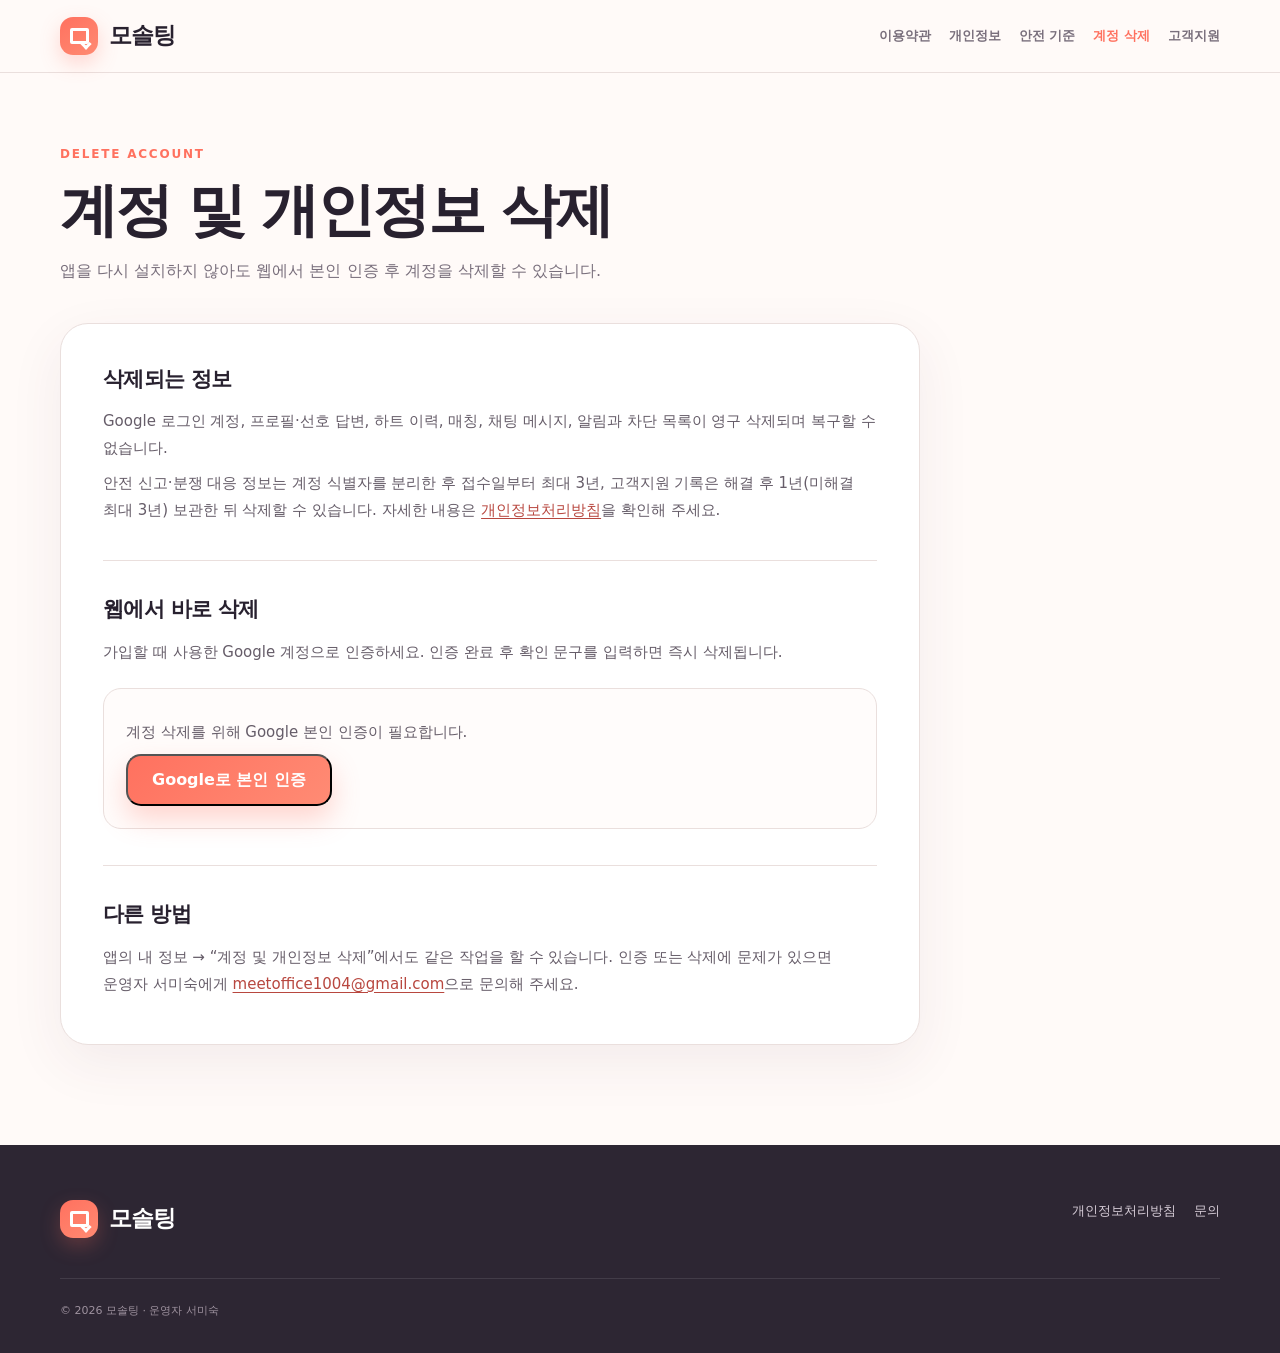
==== delete-account.html @ 408a9dd0 "Publish Mosolting policy and support site" ====
<!DOCTYPE html><html lang="ko"><head><meta charset="utf-8"><meta name="viewport" content="width=device-width,initial-scale=1"><meta name="description" content="모솔팅 계정 및 개인정보 삭제"><meta name="robots" content="index,follow"><meta http-equiv="Content-Security-Policy" content="default-src 'self'; script-src 'self'; connect-src 'self' https://qcirwbvahjtqiputqaco.supabase.co; img-src 'self' data:; style-src 'self'; base-uri 'self'"><link rel="canonical" href="https://ilhoonseo.github.io/mosolting-web/delete-account.html"><link rel="icon" href="./images/favicon.svg" type="image/svg+xml"><title>계정 삭제 | 모솔팅</title><link rel="stylesheet" href="./css/style.css"><link rel="stylesheet" href="./css/policy.css"></head>
<body class="policy-body"><a class="skip-link" href="#main">본문 바로가기</a><header class="policy-header"><div class="container header-inner"><a class="brand" href="./"><span class="brand-mark" aria-hidden="true"><i></i></span><span>모솔팅</span></a><nav class="policy-nav" aria-label="정책 메뉴"><a href="./terms.html">이용약관</a><a href="./privacy.html">개인정보</a><a href="./safety.html">안전 기준</a><a aria-current="page" href="./delete-account.html">계정 삭제</a><a href="./support.html">고객지원</a></nav></div></header>
<main id="main" class="policy-main"><div class="container"><div class="policy-hero"><span class="section-kicker">DELETE ACCOUNT</span><h1>계정 및 개인정보 삭제</h1><p>앱을 다시 설치하지 않아도 웹에서 본인 인증 후 계정을 삭제할 수 있습니다.</p></div><article class="policy-card">
<section><h2>삭제되는 정보</h2><p>Google 로그인 계정, 프로필·선호 답변, 하트 이력, 매칭, 채팅 메시지, 알림과 차단 목록이 영구 삭제되며 복구할 수 없습니다.</p><p>안전 신고·분쟁 대응 정보는 계정 식별자를 분리한 후 접수일부터 최대 3년, 고객지원 기록은 해결 후 1년(미해결 최대 3년) 보관한 뒤 삭제할 수 있습니다. 자세한 내용은 <a href="./privacy.html">개인정보처리방침</a>을 확인해 주세요.</p></section>
<section><h2>웹에서 바로 삭제</h2><p>가입할 때 사용한 Google 계정으로 인증하세요. 인증 완료 후 확인 문구를 입력하면 즉시 삭제됩니다.</p><div class="account-box"><p id="account-status" class="account-status" role="status">로그인 상태를 확인하고 있습니다.</p><button id="account-login" class="button button-primary hidden" type="button">Google로 본인 인증</button><div id="delete-controls" class="hidden"><p><strong id="account-email"></strong> 계정을 삭제하려고 합니다.</p><label for="delete-confirmation">확인을 위해 ‘삭제합니다’ 입력</label><input id="delete-confirmation" type="text" autocomplete="off"><div class="support-actions"><button id="delete-account" class="button danger-button" type="button" disabled>계정 영구 삭제</button><button id="account-logout" class="button button-ghost" type="button">다른 계정 사용</button></div></div></div></section>
<section><h2>다른 방법</h2><p>앱의 내 정보 → “계정 및 개인정보 삭제”에서도 같은 작업을 할 수 있습니다. 인증 또는 삭제에 문제가 있으면 운영자 서미숙에게 <a href="mailto:meetoffice1004@gmail.com?subject=%5B모솔팅%20계정삭제%20문의%5D">meetoffice1004@gmail.com</a>으로 문의해 주세요.</p></section>
</article></div></main><footer class="site-footer"><div class="container footer-inner"><div><a class="brand" href="./"><span class="brand-mark" aria-hidden="true"><i></i></span><span>모솔팅</span></a></div><div class="footer-links"><a href="./privacy.html">개인정보처리방침</a><a href="./support.html">문의</a></div><small>© 2026 모솔팅 · 운영자 서미숙</small></div></footer><script src="./js/vendor/supabase.js"></script><script type="module" src="./js/account.js"></script></body></html>
---- css/style.css ----
:root {
  --paper: #fffaf8;
  --paper-deep: #f8efed;
  --white: #ffffff;
  --ink: #28212f;
  --muted: #796f7c;
  --coral: #ff715f;
  --coral-soft: #ffe4de;
  --plum: #7a5b7f;
  --plum-soft: #eee6f1;
  --cream: #fff3da;
  --line: #eadfdd;
  --shadow: 0 24px 70px rgba(80, 48, 65, .12);
  --radius: 28px;
  --font-body: Pretendard, "Apple SD Gothic Neo", "Noto Sans KR", system-ui, sans-serif;
  --font-ui: Inter, Pretendard, system-ui, sans-serif;
}

* { box-sizing: border-box; }
html { scroll-behavior: smooth; }
body { margin: 0; color: var(--ink); background: var(--paper); font-family: var(--font-body); line-height: 1.65; word-break: keep-all; overflow-x: hidden; }
a { color: inherit; text-decoration: none; }
button { font: inherit; }
.container { width: min(1160px, calc(100% - 40px)); margin: 0 auto; }
.skip-link { position: fixed; left: 16px; top: -80px; z-index: 999; padding: 10px 16px; color: white; background: var(--ink); border-radius: 10px; }
.skip-link:focus { top: 16px; }

.site-header { position: fixed; inset: 0 0 auto; z-index: 50; padding: 20px 0; transition: .25s ease; }
.site-header.scrolled { padding: 12px 0; background: rgba(255,250,248,.88); border-bottom: 1px solid rgba(234,223,221,.8); backdrop-filter: blur(18px); }
.header-inner { display: flex; align-items: center; justify-content: space-between; }
.brand { display: inline-flex; align-items: center; gap: 11px; font-family: var(--font-ui); font-size: 23px; font-weight: 800; letter-spacing: -1.2px; }
.brand-mark { position: relative; display: grid; place-items: center; width: 38px; height: 38px; border-radius: 13px; background: linear-gradient(145deg, var(--coral), #ff8a72); box-shadow: 0 8px 20px rgba(255,113,95,.25); }
.brand-mark::before { content: ""; width: 13px; height: 10px; border: 3px solid white; border-radius: 2px; }
.brand-mark i { position: absolute; width: 8px; height: 8px; right: 8px; bottom: 7px; border: 3px solid white; border-left: 0; border-top: 0; transform: rotate(45deg); }
.site-nav { display: flex; align-items: center; gap: 32px; font-family: var(--font-ui); font-size: 14px; font-weight: 700; }
.site-nav a { color: #665d69; }
.site-nav a:hover { color: var(--coral); }
.site-nav .nav-cta { padding: 11px 18px; color: white; background: var(--ink); border-radius: 999px; }
.menu-toggle { display: none; width: 42px; height: 42px; border: 0; border-radius: 13px; background: white; box-shadow: 0 8px 25px rgba(79,52,68,.1); }
.menu-toggle span { display: block; width: 18px; height: 2px; margin: 5px auto; background: var(--ink); transition: .2s; }

.hero { position: relative; min-height: 820px; padding: 150px 0 90px; overflow: hidden; }
.hero::before { content: ""; position: absolute; inset: 0; z-index: -3; opacity: .5; background-image: radial-gradient(#d9c8cb 1px, transparent 1px); background-size: 25px 25px; mask-image: linear-gradient(to bottom, black, transparent 75%); }
.hero-orb { position: absolute; z-index: -2; border-radius: 50%; filter: blur(8px); }
.hero-orb-one { width: 520px; height: 520px; left: -230px; top: -170px; background: radial-gradient(circle, rgba(255,163,144,.35), transparent 68%); }
.hero-orb-two { width: 620px; height: 620px; right: -250px; bottom: -240px; background: radial-gradient(circle, rgba(159,119,164,.2), transparent 68%); }
.hero-grid { display: grid; grid-template-columns: 1.05fr .95fr; gap: 70px; align-items: center; }
.eyebrow, .section-kicker { font-family: var(--font-ui); font-size: 12px; font-weight: 800; letter-spacing: 1.8px; color: var(--coral); }
.eyebrow { display: inline-flex; align-items: center; gap: 8px; padding: 8px 13px; border: 1px solid #f0d7d1; border-radius: 999px; background: rgba(255,255,255,.65); }
.eyebrow i { width: 7px; height: 7px; border-radius: 50%; background: var(--coral); box-shadow: 0 0 0 5px rgba(255,113,95,.12); }
.hero h1 { margin: 25px 0 24px; font-size: clamp(45px, 5.3vw, 72px); line-height: 1.13; letter-spacing: -4px; }
.hero h1 em { color: var(--coral); font-style: normal; }
.hero-copy > p { max-width: 630px; margin: 0 0 34px; color: var(--muted); font-size: 19px; }
.hero-actions { display: flex; gap: 12px; }
.button { display: inline-flex; min-height: 52px; padding: 0 24px; align-items: center; justify-content: center; border-radius: 15px; font-family: var(--font-ui); font-weight: 800; transition: .2s; }
.button:hover { transform: translateY(-2px); }
.button-primary { color: white; background: linear-gradient(135deg, var(--coral), #ff8b74); box-shadow: 0 13px 28px rgba(255,113,95,.28); }
.button-ghost { border: 1px solid var(--line); background: rgba(255,255,255,.7); }
.hero-note { margin-top: 23px; color: #8c808c; font-size: 14px; }
.hero-note span { display: inline-grid; place-items: center; width: 21px; height: 21px; margin-right: 6px; color: white; background: var(--plum); border-radius: 50%; font: 700 11px var(--font-ui); }

.phone-stage { position: relative; display: grid; place-items: center; min-height: 610px; }
.phone { position: relative; width: 326px; padding: 12px; border: 2px solid #2d2633; border-radius: 47px; background: #342d3a; box-shadow: 0 38px 80px rgba(70,47,64,.25); transform: rotate(2.5deg); }
.phone-speaker { position: absolute; z-index: 3; top: 18px; left: 50%; width: 78px; height: 20px; border-radius: 20px; background: #342d3a; transform: translateX(-50%); }
.phone-screen { position: relative; min-height: 625px; padding: 27px 17px 15px; border-radius: 36px; background: #fffaf8; overflow: hidden; }
.mock-header { display: flex; align-items: center; justify-content: space-between; font: 800 13px var(--font-ui); }
.mini-brand { display: flex; align-items: center; gap: 7px; }
.mini-mark { width: 24px; height: 24px; border-radius: 8px; background: var(--coral); }
.heart-pill { color: var(--coral); padding: 5px 9px; background: var(--coral-soft); border-radius: 999px; }
.mock-greeting { margin: 29px 2px 17px; }
.mock-greeting small { display: block; margin-bottom: 7px; color: var(--coral); font: 800 7px var(--font-ui); letter-spacing: 1px; }
.mock-greeting strong { font-size: 24px; line-height: 1.25; }
.mock-match { padding: 19px; color: white; border-radius: 21px; background: linear-gradient(145deg, #816286, #674c6c); box-shadow: 0 15px 30px rgba(92,68,99,.22); }
.mock-match small { font-size: 8px; opacity: .72; }
.mock-match strong { display: block; margin: 9px 0 7px; font-size: 16px; line-height: 1.35; }
.mock-match p { margin: 0 0 12px; font-size: 8px; opacity: .75; }
.mock-progress { height: 6px; background: rgba(255,255,255,.18); border-radius: 9px; overflow: hidden; }
.mock-progress i { display: block; width: 18%; height: 100%; background: #ffd8cf; border-radius: inherit; }
.mock-match b { display: block; margin-top: 6px; text-align: right; font: 700 8px var(--font-ui); }
.mock-tags { display: flex; gap: 6px; margin: 15px 0; }
.mock-tags span { padding: 5px 8px; color: #6c5771; background: var(--plum-soft); border-radius: 999px; font-size: 8px; }
.mock-instant { display: flex; align-items: center; gap: 11px; padding: 13px; border: 1px solid var(--line); border-radius: 16px; background: white; }
.mock-instant > span { display: grid; place-items: center; width: 35px; height: 35px; color: white; background: var(--coral); border-radius: 12px; }
.mock-instant b, .mock-instant small { display: block; }
.mock-instant b { font-size: 10px; }
.mock-instant small { color: var(--muted); font-size: 8px; }
.mock-nav { position: absolute; inset: auto 0 0; display: flex; justify-content: space-around; padding: 13px 10px 12px; color: #b2a8b3; background: white; border-top: 1px solid var(--line); }
.mock-nav span { text-align: center; font: 18px var(--font-ui); }
.mock-nav small { display: block; margin-top: 2px; font-size: 7px; }
.mock-nav .active { color: var(--coral); }
.float-chip { position: absolute; z-index: 4; padding: 11px 15px; border: 1px solid rgba(255,255,255,.85); border-radius: 14px; background: rgba(255,255,255,.8); box-shadow: 0 15px 35px rgba(74,52,67,.13); backdrop-filter: blur(12px); font-weight: 700; }
.float-chip-one { top: 110px; left: 0; color: var(--plum); transform: rotate(-6deg); }
.float-chip-two { right: -5px; bottom: 125px; color: var(--coral); transform: rotate(5deg); }

.facts { border-block: 1px solid var(--line); background: rgba(255,255,255,.62); }
.facts-grid { display: grid; grid-template-columns: repeat(4, 1fr); padding-block: 30px; }
.facts-grid > div { padding: 0 28px; border-right: 1px solid var(--line); text-align: center; }
.facts-grid > div:last-child { border: 0; }
.facts strong { display: block; font: 800 20px var(--font-ui); }
.facts span { color: var(--muted); font-size: 13px; }

.section { padding: 120px 0; }
.section-heading { max-width: 720px; margin-bottom: 52px; }
.section-heading h2, .matching-copy h2, .heart-panel h2, .promise-card h2 { margin: 12px 0 14px; font-size: clamp(34px, 4vw, 52px); line-height: 1.23; letter-spacing: -2.5px; }
.section-heading p, .matching-copy > p { margin: 0; color: var(--muted); font-size: 17px; }
.feature-grid { display: grid; grid-template-columns: repeat(3, 1fr); gap: 22px; }
.feature-card { position: relative; min-height: 330px; padding: 34px; border: 1px solid rgba(255,255,255,.9); border-radius: var(--radius); overflow: hidden; transition: transform .25s, box-shadow .25s; }
.feature-card:hover { transform: translateY(-7px); box-shadow: var(--shadow); }
.feature-card.coral { background: var(--coral-soft); }
.feature-card.plum { background: var(--plum-soft); }
.feature-card.cream { background: var(--cream); }
.feature-number { position: absolute; top: 24px; right: 26px; color: rgba(55,40,57,.35); font: 800 12px var(--font-ui); }
.feature-icon { display: grid; place-items: center; width: 63px; height: 63px; margin-bottom: 63px; color: white; background: var(--ink); border-radius: 20px; font: 25px var(--font-ui); }
.feature-card h3 { margin: 0 0 10px; font-size: 23px; }
.feature-card p { margin: 0; color: #6e6370; }

.matching-section { background: #2d2633; color: white; }
.matching-grid { display: grid; grid-template-columns: 1fr .9fr; gap: 90px; align-items: center; }
.matching-copy > p { color: #bfb5c0; }
.signal-list { display: flex; flex-wrap: wrap; gap: 9px; margin-top: 31px; }
.signal-list span { padding: 8px 12px; border: 1px solid rgba(255,255,255,.12); border-radius: 999px; color: #ddd4de; background: rgba(255,255,255,.05); font-size: 13px; }
.score-card { padding: 32px; color: var(--ink); background: #fffaf8; border-radius: 30px; box-shadow: 0 30px 70px rgba(0,0,0,.25); }
.score-top { display: flex; justify-content: space-between; align-items: center; color: var(--muted); font-size: 13px; }
.score-top b { padding: 5px 9px; color: var(--coral); background: var(--coral-soft); border-radius: 999px; font: 800 9px var(--font-ui); }
.avatar-pair { display: flex; align-items: center; justify-content: center; gap: 17px; margin: 28px 0; }
.avatar-pair span { display: grid; place-items: center; width: 66px; height: 66px; color: white; background: var(--plum); border-radius: 22px; font-weight: 800; }
.avatar-pair span:last-child { background: var(--coral); }
.avatar-pair i { color: var(--coral); font-style: normal; }
.score-row { display: grid; grid-template-columns: 100px 1fr 28px; gap: 12px; align-items: center; margin: 17px 0; font-size: 12px; }
.score-row > div { height: 7px; background: #ece4e5; border-radius: 10px; overflow: hidden; }
.score-row > div i { display: block; width: var(--value); height: 100%; background: linear-gradient(90deg, var(--coral), #ffa07d); border-radius: inherit; }
.score-row b { color: var(--coral); font: 800 12px var(--font-ui); text-align: right; }
.score-card > p { margin: 25px 0 0; padding-top: 17px; border-top: 1px solid var(--line); color: var(--muted); font-size: 11px; text-align: center; }

.journey-section { background: var(--white); }
.journey { display: grid; grid-template-columns: repeat(3, 1fr); gap: 28px; margin: 0; padding: 0; list-style: none; counter-reset: step; }
.journey li { position: relative; padding: 30px 28px; border: 1px solid var(--line); border-radius: 24px; }
.journey li::after { content: ""; position: absolute; top: 52px; left: calc(100% + 8px); width: 12px; border-top: 2px dotted #d5c8cb; }
.journey li:last-child::after { display: none; }
.journey li > span { display: grid; place-items: center; width: 36px; height: 36px; margin-bottom: 35px; color: white; background: var(--coral); border-radius: 50%; font: 800 13px var(--font-ui); }
.journey h3 { margin: 0 0 9px; font-size: 20px; }
.journey p { margin: 0; color: var(--muted); font-size: 14px; }

.heart-section { padding-block: 90px; }
.heart-panel { display: grid; grid-template-columns: .8fr 1.2fr; gap: 70px; align-items: center; padding: 58px; color: white; background: linear-gradient(135deg, #75567b, #4e3c55); border-radius: 34px; box-shadow: 0 30px 70px rgba(79,57,86,.22); }
.heart-panel .section-kicker { color: #ffc5b8; }
.heart-panel p { margin: 0; color: #d9ccd9; }
.heart-cards { display: grid; grid-template-columns: repeat(3, 1fr); gap: 13px; }
.heart-cards article { padding: 24px 18px; border: 1px solid rgba(255,255,255,.13); border-radius: 22px; text-align: center; background: rgba(255,255,255,.08); }
.heart-cards span { display: block; color: #d8cbd9; font-size: 11px; }
.heart-cards strong { display: block; margin: 5px 0; color: #ffac9a; font: 800 23px var(--font-ui); }
.heart-cards p { font-size: 13px; }

.promise-section { background: var(--paper-deep); }
.promise-grid { display: grid; grid-template-columns: .8fr 1.2fr; gap: 80px; align-items: center; }
.promise-card { padding: 45px; border: 1px solid white; border-radius: 30px; background: rgba(255,255,255,.58); }
.promise-symbol { display: grid; place-items: center; width: 65px; height: 65px; color: white; background: var(--coral); border-radius: 22px; font: 800 24px var(--font-ui); }
.promise-card p { margin: 0; color: var(--muted); }
.promise-list { margin: 0; padding: 0; list-style: none; }
.promise-list li { display: grid; grid-template-columns: 48px 1fr; gap: 18px; padding: 24px 0; border-bottom: 1px solid #dfd2d2; }
.promise-list li:last-child { border: 0; }
.promise-list > li > span { color: var(--coral); font: 800 12px var(--font-ui); }
.promise-list b { font-size: 18px; }
.promise-list p { margin: 4px 0 0; color: var(--muted); font-size: 14px; }

.launch { padding: 110px 0; background: var(--white); }
.launch-card { position: relative; padding: 75px 40px; color: white; background: var(--coral); border-radius: 36px; text-align: center; overflow: hidden; }
.launch-card::before, .launch-card::after { content: ""; position: absolute; width: 300px; height: 300px; border: 70px solid rgba(255,255,255,.09); border-radius: 50%; }
.launch-card::before { left: -160px; top: -180px; }
.launch-card::after { right: -160px; bottom: -200px; }
.eyebrow.light { position: relative; color: white; border-color: rgba(255,255,255,.25); background: rgba(255,255,255,.12); }
.eyebrow.light i { background: white; box-shadow: 0 0 0 5px rgba(255,255,255,.15); }
.launch h2 { position: relative; margin: 22px 0 13px; font-size: clamp(36px, 5vw, 58px); line-height: 1.2; letter-spacing: -3px; }
.launch p { position: relative; margin: 0 0 30px; color: #fff0ec; }
.button-light { position: relative; color: var(--coral); background: white; cursor: default; }
.button-light:hover { transform: none; }

.site-footer { padding: 55px 0 35px; background: #2d2633; color: white; }
.footer-inner { display: grid; grid-template-columns: 1fr 1fr; gap: 40px; align-items: start; }
.footer-inner .brand { color: white; }
.footer-inner p { margin: 8px 0 0; color: #bdb1be; font-size: 13px; }
.footer-links { display: flex; flex-wrap: wrap; justify-content: flex-end; gap: 8px 18px; color: #d7cdd8; font-size: 13px; }
.footer-links a:hover { color: white; text-decoration: underline; }
.footer-inner small { grid-column: 1 / -1; padding-top: 24px; border-top: 1px solid rgba(255,255,255,.1); color: #9e929f; font: 500 11px var(--font-ui); }
.footer-inner small a { color: #cfc3d0; text-decoration: underline; }

.reveal { opacity: 0; transform: translateY(20px); transition: opacity .7s ease, transform .7s ease; }
.reveal.visible { opacity: 1; transform: none; }

@media (max-width: 900px) {
  .hero-grid, .matching-grid, .heart-panel, .promise-grid { grid-template-columns: 1fr; }
  .hero-copy { text-align: center; }
  .hero-copy > p { margin-inline: auto; }
  .hero-actions { justify-content: center; }
  .phone-stage { margin-top: 10px; }
  .facts-grid { grid-template-columns: repeat(2, 1fr); }
  .facts-grid > div:nth-child(2) { border-right: 0; }
  .facts-grid > div:nth-child(-n+2) { padding-bottom: 22px; margin-bottom: 22px; border-bottom: 1px solid var(--line); }
  .feature-grid { grid-template-columns: 1fr; }
  .feature-card { min-height: 270px; }
  .feature-icon { margin-bottom: 35px; }
  .journey { grid-template-columns: 1fr; }
  .journey li::after { display: none; }
  .heart-panel { gap: 35px; }
}

@media (max-width: 700px) {
  .container { width: min(100% - 28px, 1160px); }
  .site-header { padding: 13px 0; }
  .brand { font-size: 20px; }
  .brand-mark { width: 35px; height: 35px; }
  .menu-toggle { display: block; }
  .site-nav { position: absolute; top: 67px; left: 14px; right: 14px; display: none; padding: 18px; flex-direction: column; align-items: stretch; gap: 4px; border: 1px solid var(--line); border-radius: 20px; background: rgba(255,250,248,.97); box-shadow: var(--shadow); }
  .site-nav.open { display: flex; }
  .site-nav a { padding: 11px 12px; }
  .site-nav .nav-cta { text-align: center; }
  .menu-toggle[aria-expanded="true"] span:first-child { transform: translateY(3.5px) rotate(45deg); }
  .menu-toggle[aria-expanded="true"] span:last-child { transform: translateY(-3.5px) rotate(-45deg); }
  .hero { min-height: 0; padding: 120px 0 65px; }
  .hero-grid { gap: 35px; }
  .hero h1 { margin-top: 21px; font-size: clamp(39px, 12vw, 56px); letter-spacing: -3px; }
  .hero-copy > p { font-size: 16px; }
  .hero-actions { flex-direction: column; }
  .button { width: 100%; }
  .phone-stage { min-height: 550px; transform: scale(.88); margin: -28px 0 -35px; }
  .phone { width: 310px; }
  .phone-screen { min-height: 610px; }
  .float-chip-one { left: -20px; }
  .float-chip-two { right: -20px; }
  .facts-grid { padding-block: 23px; }
  .facts-grid > div { padding-inline: 10px; }
  .facts strong { font-size: 17px; }
  .facts span { font-size: 11px; }
  .section { padding: 78px 0; }
  .section-heading { margin-bottom: 34px; }
  .section-heading h2, .matching-copy h2, .heart-panel h2, .promise-card h2 { font-size: 34px; letter-spacing: -2px; }
  .feature-card { padding: 27px; }
  .matching-grid { gap: 48px; }
  .score-card { padding: 24px 20px; }
  .score-row { grid-template-columns: 83px 1fr 25px; gap: 8px; }
  .heart-panel { padding: 36px 23px; }
  .heart-cards { gap: 7px; }
  .heart-cards article { padding: 19px 8px; }
  .heart-cards strong { font-size: 18px; }
  .promise-card { padding: 30px 25px; }
  .launch { padding: 70px 0; }
  .launch-card { padding: 55px 22px; border-radius: 28px; }
  .footer-inner { grid-template-columns: 1fr; gap: 24px; }
  .footer-links { justify-content: flex-start; }
  .footer-inner small { grid-column: auto; }
}

@media (prefers-reduced-motion: reduce) {
  html { scroll-behavior: auto; }
  *, *::before, *::after { animation: none !important; transition: none !important; }
  .reveal { opacity: 1; transform: none; }
}
---- css/policy.css ----
.policy-body { background: #fffaf8; }
.policy-header { position: static; padding: 17px 0; border-bottom: 1px solid var(--line); background: rgba(255, 250, 248, .96); }
.policy-header .header-inner { gap: 20px; }
.policy-nav { display: flex; flex-wrap: wrap; justify-content: flex-end; gap: 8px 18px; color: var(--muted); font: 700 13px var(--font-ui); }
.policy-nav a:hover, .policy-nav a[aria-current="page"] { color: var(--coral); }
.policy-main { min-height: 70vh; padding: 72px 0 100px; }
.policy-hero { max-width: 780px; margin-bottom: 38px; }
.policy-hero .section-kicker { display: block; margin-bottom: 11px; }
.policy-hero h1 { margin: 0 0 14px; font-size: clamp(35px, 6vw, 58px); line-height: 1.18; letter-spacing: -2.6px; }
.policy-hero p { margin: 0; color: var(--muted); }
.policy-meta { display: flex; flex-wrap: wrap; gap: 7px 18px; margin-top: 17px; color: #907f90; font-size: 13px; }
.policy-card { max-width: 860px; padding: 38px 42px; border: 1px solid var(--line); border-radius: 28px; background: white; box-shadow: 0 18px 55px rgba(80, 48, 65, .07); }
.policy-card section + section { margin-top: 36px; padding-top: 31px; border-top: 1px solid var(--line); }
.policy-card h2 { margin: 0 0 12px; font-size: 21px; letter-spacing: -.7px; }
.policy-card h3 { margin: 22px 0 8px; font-size: 16px; }
.policy-card p, .policy-card li { color: #665d69; font-size: 15px; line-height: 1.8; }
.policy-card p { margin: 8px 0; }
.policy-card ul, .policy-card ol { margin: 10px 0; padding-left: 22px; }
.policy-card a { color: #b8473f; text-decoration: underline; text-underline-offset: 3px; }
.policy-note { padding: 15px 17px; border-radius: 14px; color: #5f4d65 !important; background: var(--plum-soft); }
.policy-warning { padding: 15px 17px; border-radius: 14px; color: #7e403e !important; background: #fff0ed; }
.data-table { width: 100%; margin: 14px 0; border-collapse: collapse; font-size: 13px; }
.data-table th, .data-table td { padding: 12px; border: 1px solid var(--line); vertical-align: top; text-align: left; }
.data-table th { width: 25%; background: #fcf7f6; }
.support-actions { display: flex; flex-wrap: wrap; gap: 10px; margin-top: 22px; }
.support-actions .button { width: auto; border: 0; cursor: pointer; }
.account-box { margin-top: 22px; padding: 22px; border: 1px solid var(--line); border-radius: 18px; background: #fffcfb; }
.account-box h2 { margin-top: 0; }
.account-box label { display: block; margin: 16px 0 8px; color: #514857; font-weight: 800; }
.account-box input { width: 100%; min-height: 48px; padding: 0 13px; border: 1px solid var(--line); border-radius: 12px; font: inherit; }
.account-status { min-height: 24px; color: #765e7b; font-size: 13px; }
.account-status.is-error { color: #b44141; }
.account-status.is-success { color: #39745a; }
.danger-button { color: white; background: #c84f49; }
.hidden { display: none !important; }
@media (max-width: 700px) {
  .policy-header .header-inner { align-items: flex-start; flex-direction: column; }
  .policy-nav { justify-content: flex-start; gap: 7px 13px; }
  .policy-main { padding: 50px 0 72px; }
  .policy-card { padding: 25px 20px; border-radius: 20px; }
  .policy-card p, .policy-card li { font-size: 14px; }
  .data-table, .data-table tbody, .data-table tr, .data-table th, .data-table td { display: block; }
  .data-table th { width: auto; border-bottom: 0; }
  .support-actions, .support-actions .button { width: 100%; }
}
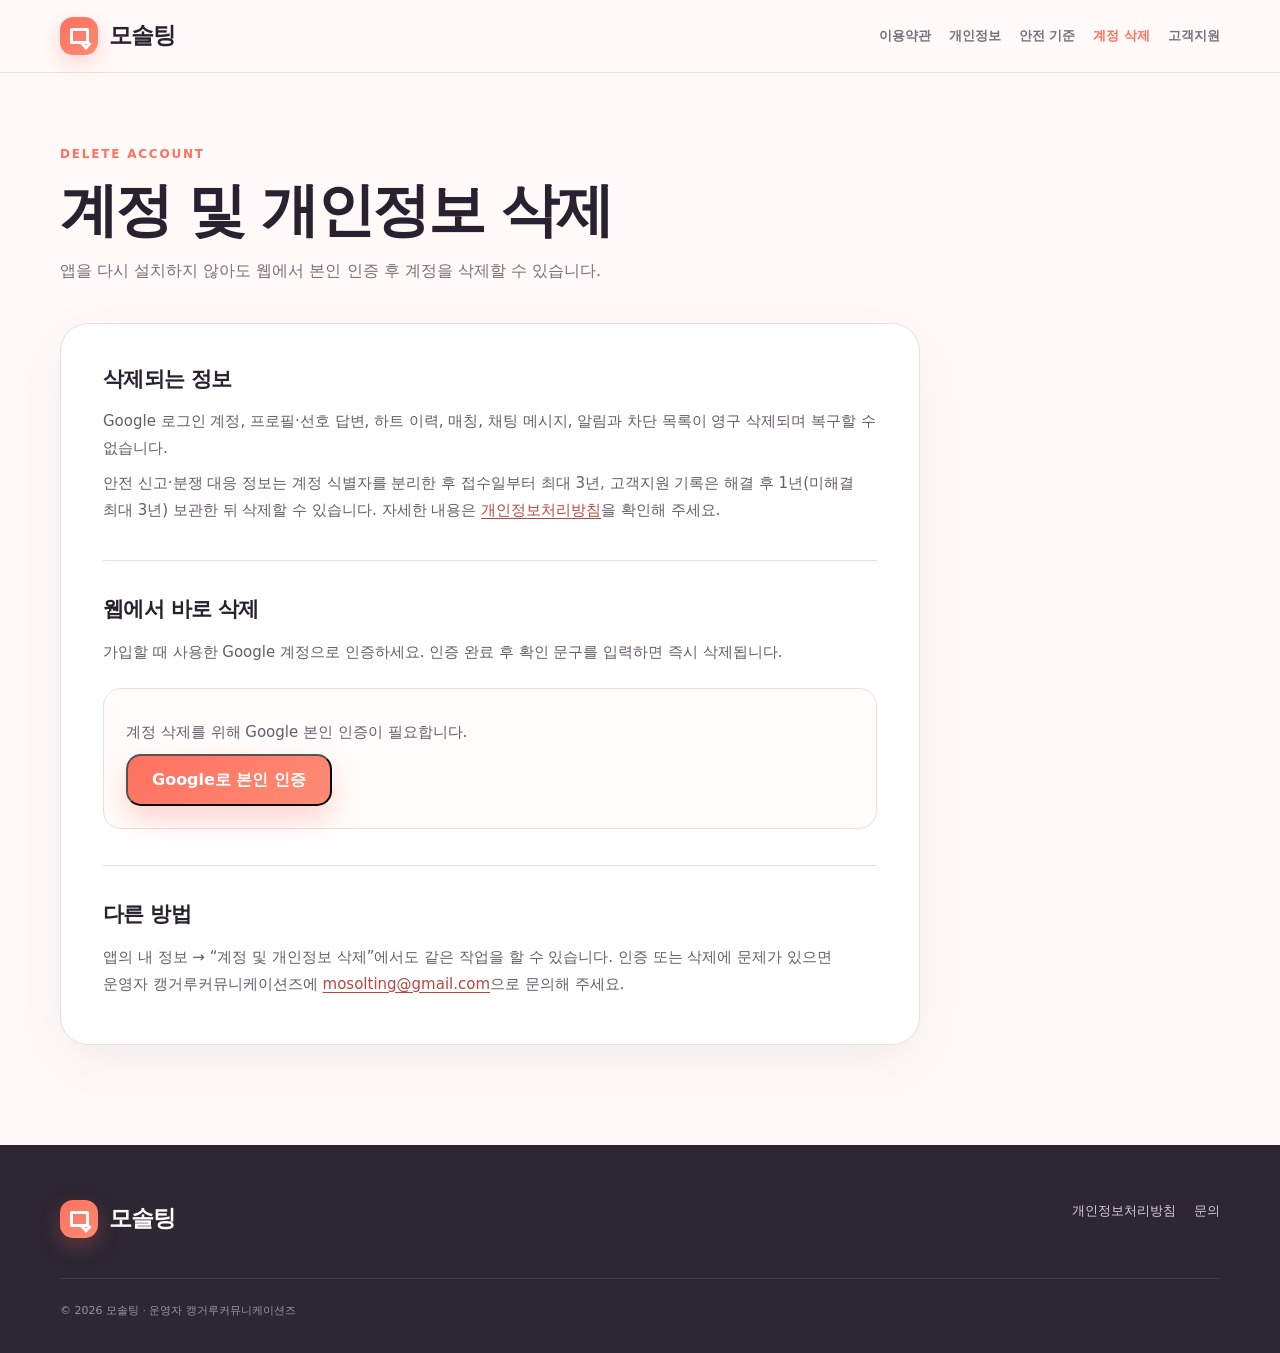
==== commit e600439a: "Update Mosolting operator contact" ====
--- a/delete-account.html
+++ b/delete-account.html
@@ -1,11 +1,9 @@
-<!DOCTYPE html><html lang="ko"><head><meta charset="utf-8"><meta name="viewport" content="width=device-width,initial-scale=1"><meta name="description" content="모솔팅 계정 및 개인정보 삭제"><meta name="robots" content="index,follow"><meta http-equiv="Content-Security-Policy" content="default-src 'self'; script-src 'self'; connect-src 'self' https://qcirwbvahjtqiputqaco.supabase.co; img-src 'self' data:; style-src 'self'; base-uri 'self'"><link rel="canonical" href="https://ilhoonseo.github.io/mosolting-web/delete-account.html"><link rel="icon" href="./images/favicon.svg" type="image/svg+xml"><title>계정 삭제 | 모솔팅</title><link rel="stylesheet" href="./css/style.css"><link rel="stylesheet" href="./css/policy.css"></head>
+<!DOCTYPE html><html lang="ko"><head><meta charset="utf-8"><meta name="viewport" content="width=device-width,initial-scale=1"><meta name="description" content="모솔팅 계정 및 개인정보 삭제"><meta name="robots" content="index,follow"><meta http-equiv="Content-Security-Policy" content="default-src 'self'; script-src 'self'; connect-src 'self' https://qcirwbvahjtqiputqaco.supabase.co; img-src 'self' data:; style-src 'self'; base-uri 'self'"><link rel="canonical" href="https://mosolting.com/delete-account.html"><link rel="icon" href="./images/favicon.svg" type="image/svg+xml"><title>계정 삭제 | 모솔팅</title><link rel="stylesheet" href="./css/style.css"><link rel="stylesheet" href="./css/policy.css"></head>
 <body class="policy-body"><a class="skip-link" href="#main">본문 바로가기</a><header class="policy-header"><div class="container header-inner"><a class="brand" href="./"><span class="brand-mark" aria-hidden="true"><i></i></span><span>모솔팅</span></a><nav class="policy-nav" aria-label="정책 메뉴"><a href="./terms.html">이용약관</a><a href="./privacy.html">개인정보</a><a href="./safety.html">안전 기준</a><a aria-current="page" href="./delete-account.html">계정 삭제</a><a href="./support.html">고객지원</a></nav></div></header>
 <main id="main" class="policy-main"><div class="container"><div class="policy-hero"><span class="section-kicker">DELETE ACCOUNT</span><h1>계정 및 개인정보 삭제</h1><p>앱을 다시 설치하지 않아도 웹에서 본인 인증 후 계정을 삭제할 수 있습니다.</p></div><article class="policy-card">
 <section><h2>삭제되는 정보</h2><p>Google 로그인 계정, 프로필·선호 답변, 하트 이력, 매칭, 채팅 메시지, 알림과 차단 목록이 영구 삭제되며 복구할 수 없습니다.</p><p>안전 신고·분쟁 대응 정보는 계정 식별자를 분리한 후 접수일부터 최대 3년, 고객지원 기록은 해결 후 1년(미해결 최대 3년) 보관한 뒤 삭제할 수 있습니다. 자세한 내용은 <a href="./privacy.html">개인정보처리방침</a>을 확인해 주세요.</p></section>
 <section><h2>웹에서 바로 삭제</h2><p>가입할 때 사용한 Google 계정으로 인증하세요. 인증 완료 후 확인 문구를 입력하면 즉시 삭제됩니다.</p><div class="account-box"><p id="account-status" class="account-status" role="status">로그인 상태를 확인하고 있습니다.</p><button id="account-login" class="button button-primary hidden" type="button">Google로 본인 인증</button><div id="delete-controls" class="hidden"><p><strong id="account-email"></strong> 계정을 삭제하려고 합니다.</p><label for="delete-confirmation">확인을 위해 ‘삭제합니다’ 입력</label><input id="delete-confirmation" type="text" autocomplete="off"><div class="support-actions"><button id="delete-account" class="button danger-button" type="button" disabled>계정 영구 삭제</button><button id="account-logout" class="button button-ghost" type="button">다른 계정 사용</button></div></div></div></section>
-<section><h2>다른 방법</h2><p>앱의 내 정보 → “계정 및 개인정보 삭제”에서도 같은 작업을 할 수 있습니다. 인증 또는 삭제에 문제가 있으면 운영자 서미숙에게 <a href="mailto:meetoffice1004@gmail.com?subject=%5B모솔팅%20계정삭제%20문의%5D">meetoffice1004@gmail.com</a>으로 문의해 주세요.</p></section>
-</article></div></main><footer class="site-footer"><div class="container footer-inner"><div><a class="brand" href="./"><span class="brand-mark" aria-hidden="true"><i></i></span><span>모솔팅</span></a></div><div class="footer-links"><a href="./privacy.html">개인정보처리방침</a><a href="./support.html">문의</a></div><small>© 2026 모솔팅 · 운영자 서미숙</small></div></footer><script src="./js/vendor/supabase.js"></script><script type="module" src="./js/account.js"></script></body></html>
+<section><h2>다른 방법</h2><p>앱의 내 정보 → “계정 및 개인정보 삭제”에서도 같은 작업을 할 수 있습니다. 인증 또는 삭제에 문제가 있으면 운영자 캥거루커뮤니케이션즈에 <a href="mailto:mosolting@gmail.com?subject=%5B모솔팅%20계정삭제%20문의%5D">mosolting@gmail.com</a>으로 문의해 주세요.</p></section>
+</article></div></main><footer class="site-footer"><div class="container footer-inner"><div><a class="brand" href="./"><span class="brand-mark" aria-hidden="true"><i></i></span><span>모솔팅</span></a></div><div class="footer-links"><a href="./privacy.html">개인정보처리방침</a><a href="./support.html">문의</a></div><small>© 2026 모솔팅 · 운영자 캥거루커뮤니케이션즈</small></div></footer><script src="./js/vendor/supabase.js"></script><script type="module" src="./js/account.js"></script></body></html>
 
 
-
-
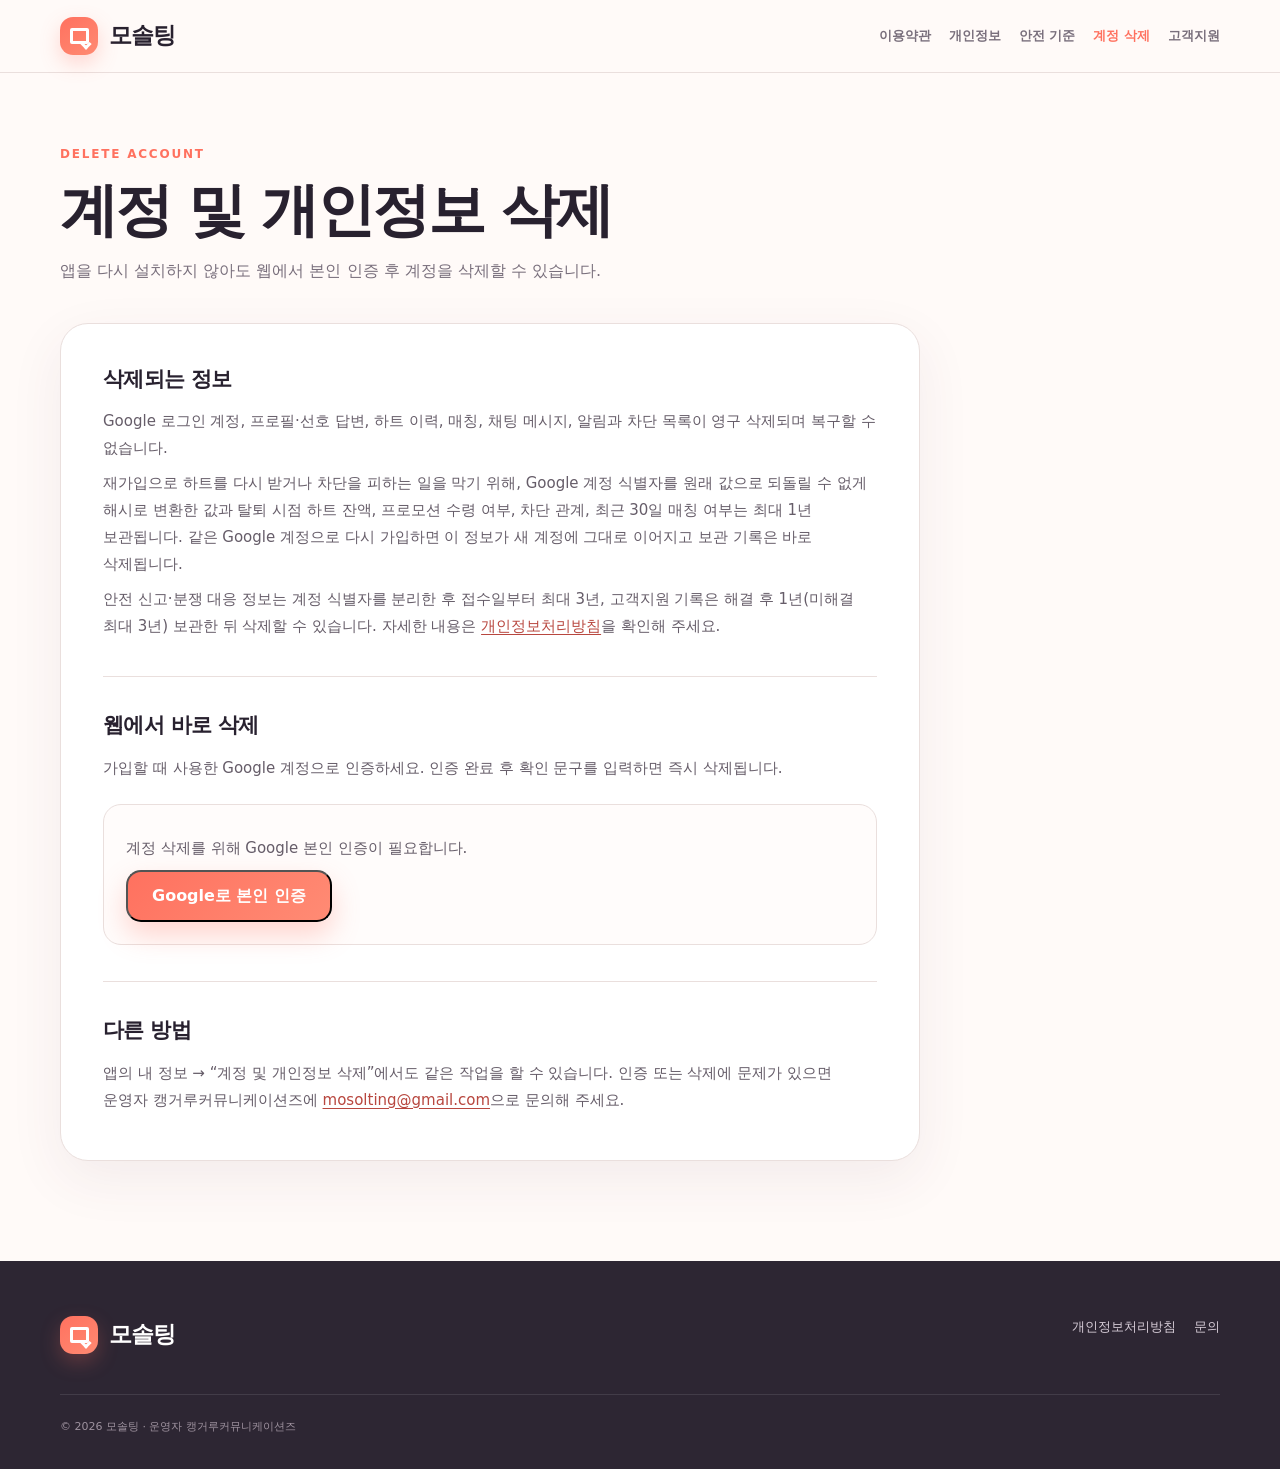
==== commit f1ca69e2: "Disclose re-registration guard, heart refunds, and chat leaving - Privacy policy: add the hashed re-" ====
--- a/delete-account.html
+++ b/delete-account.html
@@ -1,9 +1,8 @@
-<!DOCTYPE html><html lang="ko"><head><meta charset="utf-8"><meta name="viewport" content="width=device-width,initial-scale=1"><meta name="description" content="모솔팅 계정 및 개인정보 삭제"><meta name="robots" content="index,follow"><meta http-equiv="Content-Security-Policy" content="default-src 'self'; script-src 'self'; connect-src 'self' https://qcirwbvahjtqiputqaco.supabase.co; img-src 'self' data:; style-src 'self'; base-uri 'self'"><link rel="canonical" href="https://mosolting.com/delete-account.html"><link rel="icon" href="./images/favicon.svg" type="image/svg+xml"><title>계정 삭제 | 모솔팅</title><link rel="stylesheet" href="./css/style.css"><link rel="stylesheet" href="./css/policy.css"></head>
+<!DOCTYPE html><html lang="ko"><head><meta charset="utf-8"><meta name="viewport" content="width=device-width,initial-scale=1"><meta name="description" content="모솔팅 계정 및 개인정보 삭제"><meta name="robots" content="index,follow"><meta name="referrer" content="no-referrer"><meta http-equiv="Content-Security-Policy" content="default-src 'self'; script-src 'self'; connect-src 'self' https://qcirwbvahjtqiputqaco.supabase.co; img-src 'self' data:; style-src 'self'; object-src 'none'; form-action 'none'; base-uri 'self'"><link rel="canonical" href="https://mosolting.com/delete-account.html"><link rel="icon" href="./images/favicon.svg" type="image/svg+xml"><title>계정 삭제 | 모솔팅</title><link rel="stylesheet" href="./css/style.css"><link rel="stylesheet" href="./css/policy.css"></head>
 <body class="policy-body"><a class="skip-link" href="#main">본문 바로가기</a><header class="policy-header"><div class="container header-inner"><a class="brand" href="./"><span class="brand-mark" aria-hidden="true"><i></i></span><span>모솔팅</span></a><nav class="policy-nav" aria-label="정책 메뉴"><a href="./terms.html">이용약관</a><a href="./privacy.html">개인정보</a><a href="./safety.html">안전 기준</a><a aria-current="page" href="./delete-account.html">계정 삭제</a><a href="./support.html">고객지원</a></nav></div></header>
 <main id="main" class="policy-main"><div class="container"><div class="policy-hero"><span class="section-kicker">DELETE ACCOUNT</span><h1>계정 및 개인정보 삭제</h1><p>앱을 다시 설치하지 않아도 웹에서 본인 인증 후 계정을 삭제할 수 있습니다.</p></div><article class="policy-card">
-<section><h2>삭제되는 정보</h2><p>Google 로그인 계정, 프로필·선호 답변, 하트 이력, 매칭, 채팅 메시지, 알림과 차단 목록이 영구 삭제되며 복구할 수 없습니다.</p><p>안전 신고·분쟁 대응 정보는 계정 식별자를 분리한 후 접수일부터 최대 3년, 고객지원 기록은 해결 후 1년(미해결 최대 3년) 보관한 뒤 삭제할 수 있습니다. 자세한 내용은 <a href="./privacy.html">개인정보처리방침</a>을 확인해 주세요.</p></section>
+<section><h2>삭제되는 정보</h2><p>Google 로그인 계정, 프로필·선호 답변, 하트 이력, 매칭, 채팅 메시지, 알림과 차단 목록이 영구 삭제되며 복구할 수 없습니다.</p><p>재가입으로 하트를 다시 받거나 차단을 피하는 일을 막기 위해, Google 계정 식별자를 원래 값으로 되돌릴 수 없게 해시로 변환한 값과 탈퇴 시점 하트 잔액, 프로모션 수령 여부, 차단 관계, 최근 30일 매칭 여부는 최대 1년 보관됩니다. 같은 Google 계정으로 다시 가입하면 이 정보가 새 계정에 그대로 이어지고 보관 기록은 바로 삭제됩니다.</p><p>안전 신고·분쟁 대응 정보는 계정 식별자를 분리한 후 접수일부터 최대 3년, 고객지원 기록은 해결 후 1년(미해결 최대 3년) 보관한 뒤 삭제할 수 있습니다. 자세한 내용은 <a href="./privacy.html">개인정보처리방침</a>을 확인해 주세요.</p></section>
 <section><h2>웹에서 바로 삭제</h2><p>가입할 때 사용한 Google 계정으로 인증하세요. 인증 완료 후 확인 문구를 입력하면 즉시 삭제됩니다.</p><div class="account-box"><p id="account-status" class="account-status" role="status">로그인 상태를 확인하고 있습니다.</p><button id="account-login" class="button button-primary hidden" type="button">Google로 본인 인증</button><div id="delete-controls" class="hidden"><p><strong id="account-email"></strong> 계정을 삭제하려고 합니다.</p><label for="delete-confirmation">확인을 위해 ‘삭제합니다’ 입력</label><input id="delete-confirmation" type="text" autocomplete="off"><div class="support-actions"><button id="delete-account" class="button danger-button" type="button" disabled>계정 영구 삭제</button><button id="account-logout" class="button button-ghost" type="button">다른 계정 사용</button></div></div></div></section>
 <section><h2>다른 방법</h2><p>앱의 내 정보 → “계정 및 개인정보 삭제”에서도 같은 작업을 할 수 있습니다. 인증 또는 삭제에 문제가 있으면 운영자 캥거루커뮤니케이션즈에 <a href="mailto:mosolting@gmail.com?subject=%5B모솔팅%20계정삭제%20문의%5D">mosolting@gmail.com</a>으로 문의해 주세요.</p></section>
 </article></div></main><footer class="site-footer"><div class="container footer-inner"><div><a class="brand" href="./"><span class="brand-mark" aria-hidden="true"><i></i></span><span>모솔팅</span></a></div><div class="footer-links"><a href="./privacy.html">개인정보처리방침</a><a href="./support.html">문의</a></div><small>© 2026 모솔팅 · 운영자 캥거루커뮤니케이션즈</small></div></footer><script src="./js/vendor/supabase.js"></script><script type="module" src="./js/account.js"></script></body></html>
 
-
--- a/css/style.css
+++ b/css/style.css
@@ -219,6 +219,7 @@
   .hero { min-height: 0; padding: 120px 0 65px; }
   .hero-grid { gap: 35px; }
   .hero h1 { margin-top: 21px; font-size: clamp(39px, 12vw, 56px); letter-spacing: -3px; }
+  .hero h1 em { display: inline-block; white-space: nowrap; font-size: clamp(20px, 6.1vw, 34px); letter-spacing: -1.5px; }
   .hero-copy > p { font-size: 16px; }
   .hero-actions { flex-direction: column; }
   .button { width: 100%; }
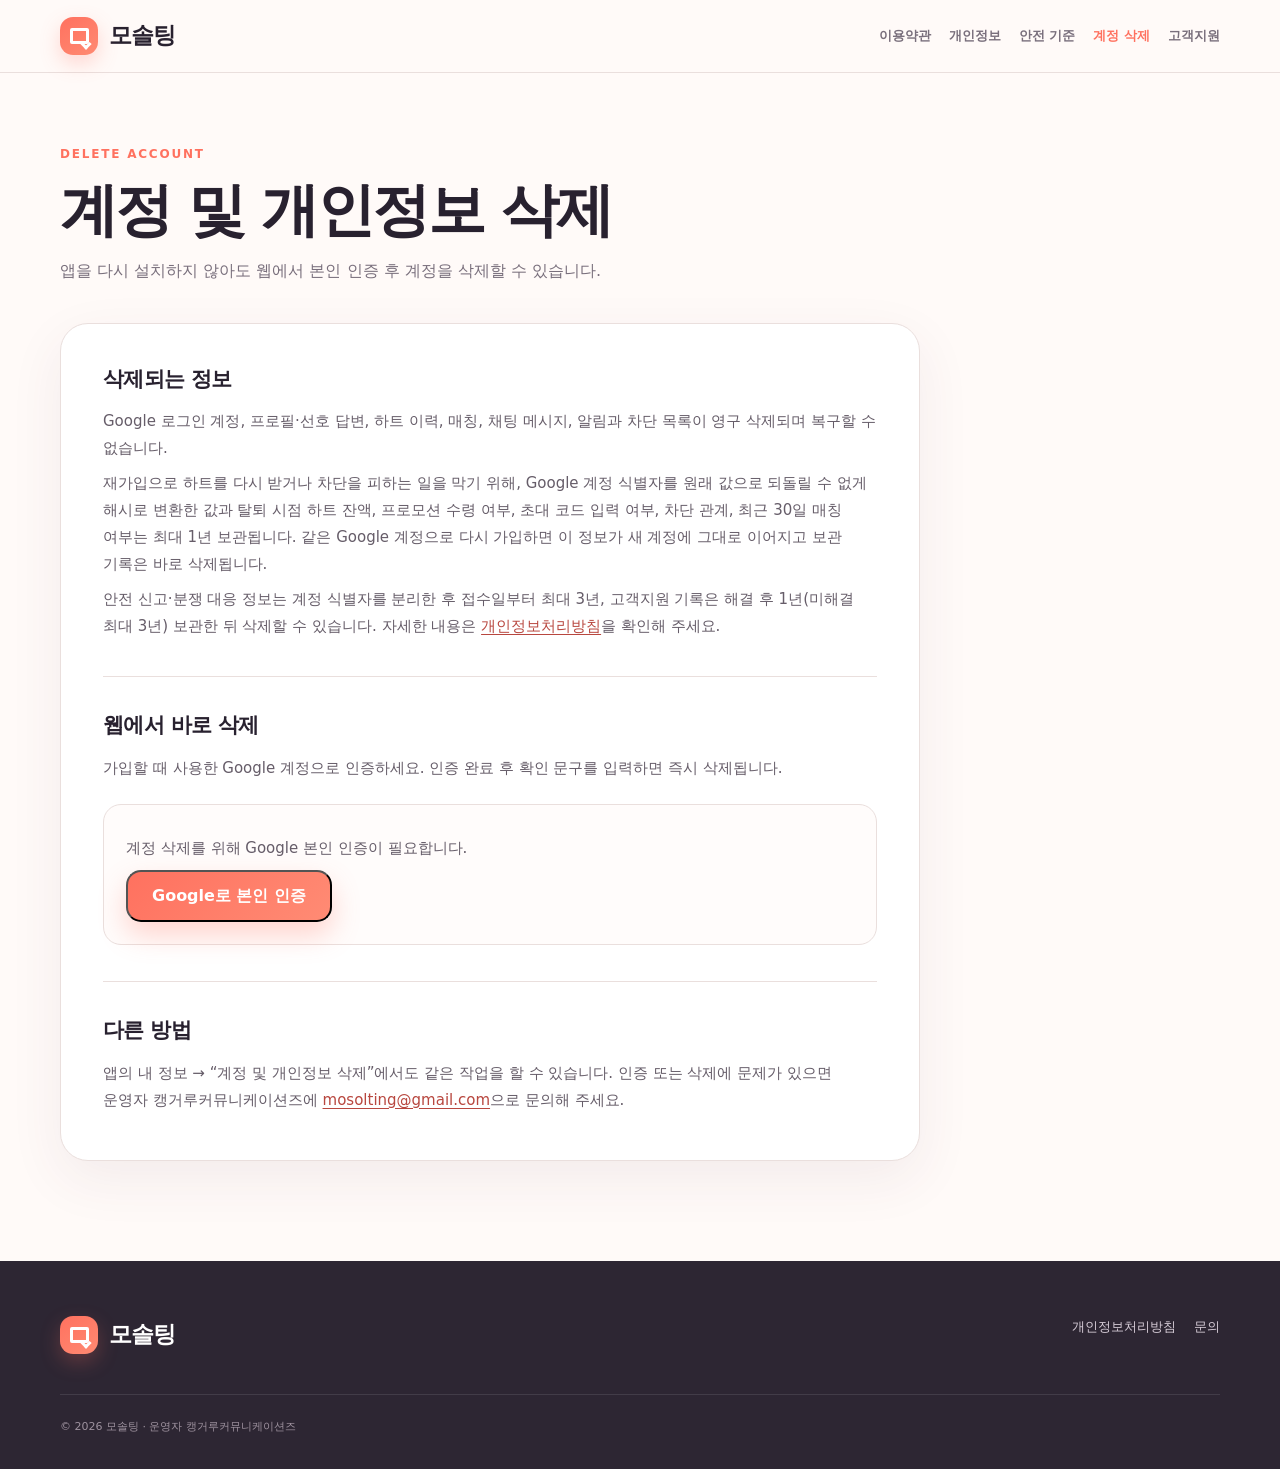
==== commit 742482c8: "Link Google Play and describe invites and daily matching - Point the header, hero and launch buttons" ====
--- a/delete-account.html
+++ b/delete-account.html
@@ -1,7 +1,7 @@
 <!DOCTYPE html><html lang="ko"><head><meta charset="utf-8"><meta name="viewport" content="width=device-width,initial-scale=1"><meta name="description" content="모솔팅 계정 및 개인정보 삭제"><meta name="robots" content="index,follow"><meta name="referrer" content="no-referrer"><meta http-equiv="Content-Security-Policy" content="default-src 'self'; script-src 'self'; connect-src 'self' https://qcirwbvahjtqiputqaco.supabase.co; img-src 'self' data:; style-src 'self'; object-src 'none'; form-action 'none'; base-uri 'self'"><link rel="canonical" href="https://mosolting.com/delete-account.html"><link rel="icon" href="./images/favicon.svg" type="image/svg+xml"><title>계정 삭제 | 모솔팅</title><link rel="stylesheet" href="./css/style.css"><link rel="stylesheet" href="./css/policy.css"></head>
 <body class="policy-body"><a class="skip-link" href="#main">본문 바로가기</a><header class="policy-header"><div class="container header-inner"><a class="brand" href="./"><span class="brand-mark" aria-hidden="true"><i></i></span><span>모솔팅</span></a><nav class="policy-nav" aria-label="정책 메뉴"><a href="./terms.html">이용약관</a><a href="./privacy.html">개인정보</a><a href="./safety.html">안전 기준</a><a aria-current="page" href="./delete-account.html">계정 삭제</a><a href="./support.html">고객지원</a></nav></div></header>
 <main id="main" class="policy-main"><div class="container"><div class="policy-hero"><span class="section-kicker">DELETE ACCOUNT</span><h1>계정 및 개인정보 삭제</h1><p>앱을 다시 설치하지 않아도 웹에서 본인 인증 후 계정을 삭제할 수 있습니다.</p></div><article class="policy-card">
-<section><h2>삭제되는 정보</h2><p>Google 로그인 계정, 프로필·선호 답변, 하트 이력, 매칭, 채팅 메시지, 알림과 차단 목록이 영구 삭제되며 복구할 수 없습니다.</p><p>재가입으로 하트를 다시 받거나 차단을 피하는 일을 막기 위해, Google 계정 식별자를 원래 값으로 되돌릴 수 없게 해시로 변환한 값과 탈퇴 시점 하트 잔액, 프로모션 수령 여부, 차단 관계, 최근 30일 매칭 여부는 최대 1년 보관됩니다. 같은 Google 계정으로 다시 가입하면 이 정보가 새 계정에 그대로 이어지고 보관 기록은 바로 삭제됩니다.</p><p>안전 신고·분쟁 대응 정보는 계정 식별자를 분리한 후 접수일부터 최대 3년, 고객지원 기록은 해결 후 1년(미해결 최대 3년) 보관한 뒤 삭제할 수 있습니다. 자세한 내용은 <a href="./privacy.html">개인정보처리방침</a>을 확인해 주세요.</p></section>
+<section><h2>삭제되는 정보</h2><p>Google 로그인 계정, 프로필·선호 답변, 하트 이력, 매칭, 채팅 메시지, 알림과 차단 목록이 영구 삭제되며 복구할 수 없습니다.</p><p>재가입으로 하트를 다시 받거나 차단을 피하는 일을 막기 위해, Google 계정 식별자를 원래 값으로 되돌릴 수 없게 해시로 변환한 값과 탈퇴 시점 하트 잔액, 프로모션 수령 여부, 초대 코드 입력 여부, 차단 관계, 최근 30일 매칭 여부는 최대 1년 보관됩니다. 같은 Google 계정으로 다시 가입하면 이 정보가 새 계정에 그대로 이어지고 보관 기록은 바로 삭제됩니다.</p><p>안전 신고·분쟁 대응 정보는 계정 식별자를 분리한 후 접수일부터 최대 3년, 고객지원 기록은 해결 후 1년(미해결 최대 3년) 보관한 뒤 삭제할 수 있습니다. 자세한 내용은 <a href="./privacy.html">개인정보처리방침</a>을 확인해 주세요.</p></section>
 <section><h2>웹에서 바로 삭제</h2><p>가입할 때 사용한 Google 계정으로 인증하세요. 인증 완료 후 확인 문구를 입력하면 즉시 삭제됩니다.</p><div class="account-box"><p id="account-status" class="account-status" role="status">로그인 상태를 확인하고 있습니다.</p><button id="account-login" class="button button-primary hidden" type="button">Google로 본인 인증</button><div id="delete-controls" class="hidden"><p><strong id="account-email"></strong> 계정을 삭제하려고 합니다.</p><label for="delete-confirmation">확인을 위해 ‘삭제합니다’ 입력</label><input id="delete-confirmation" type="text" autocomplete="off"><div class="support-actions"><button id="delete-account" class="button danger-button" type="button" disabled>계정 영구 삭제</button><button id="account-logout" class="button button-ghost" type="button">다른 계정 사용</button></div></div></div></section>
 <section><h2>다른 방법</h2><p>앱의 내 정보 → “계정 및 개인정보 삭제”에서도 같은 작업을 할 수 있습니다. 인증 또는 삭제에 문제가 있으면 운영자 캥거루커뮤니케이션즈에 <a href="mailto:mosolting@gmail.com?subject=%5B모솔팅%20계정삭제%20문의%5D">mosolting@gmail.com</a>으로 문의해 주세요.</p></section>
 </article></div></main><footer class="site-footer"><div class="container footer-inner"><div><a class="brand" href="./"><span class="brand-mark" aria-hidden="true"><i></i></span><span>모솔팅</span></a></div><div class="footer-links"><a href="./privacy.html">개인정보처리방침</a><a href="./support.html">문의</a></div><small>© 2026 모솔팅 · 운영자 캥거루커뮤니케이션즈</small></div></footer><script src="./js/vendor/supabase.js"></script><script type="module" src="./js/account.js"></script></body></html>
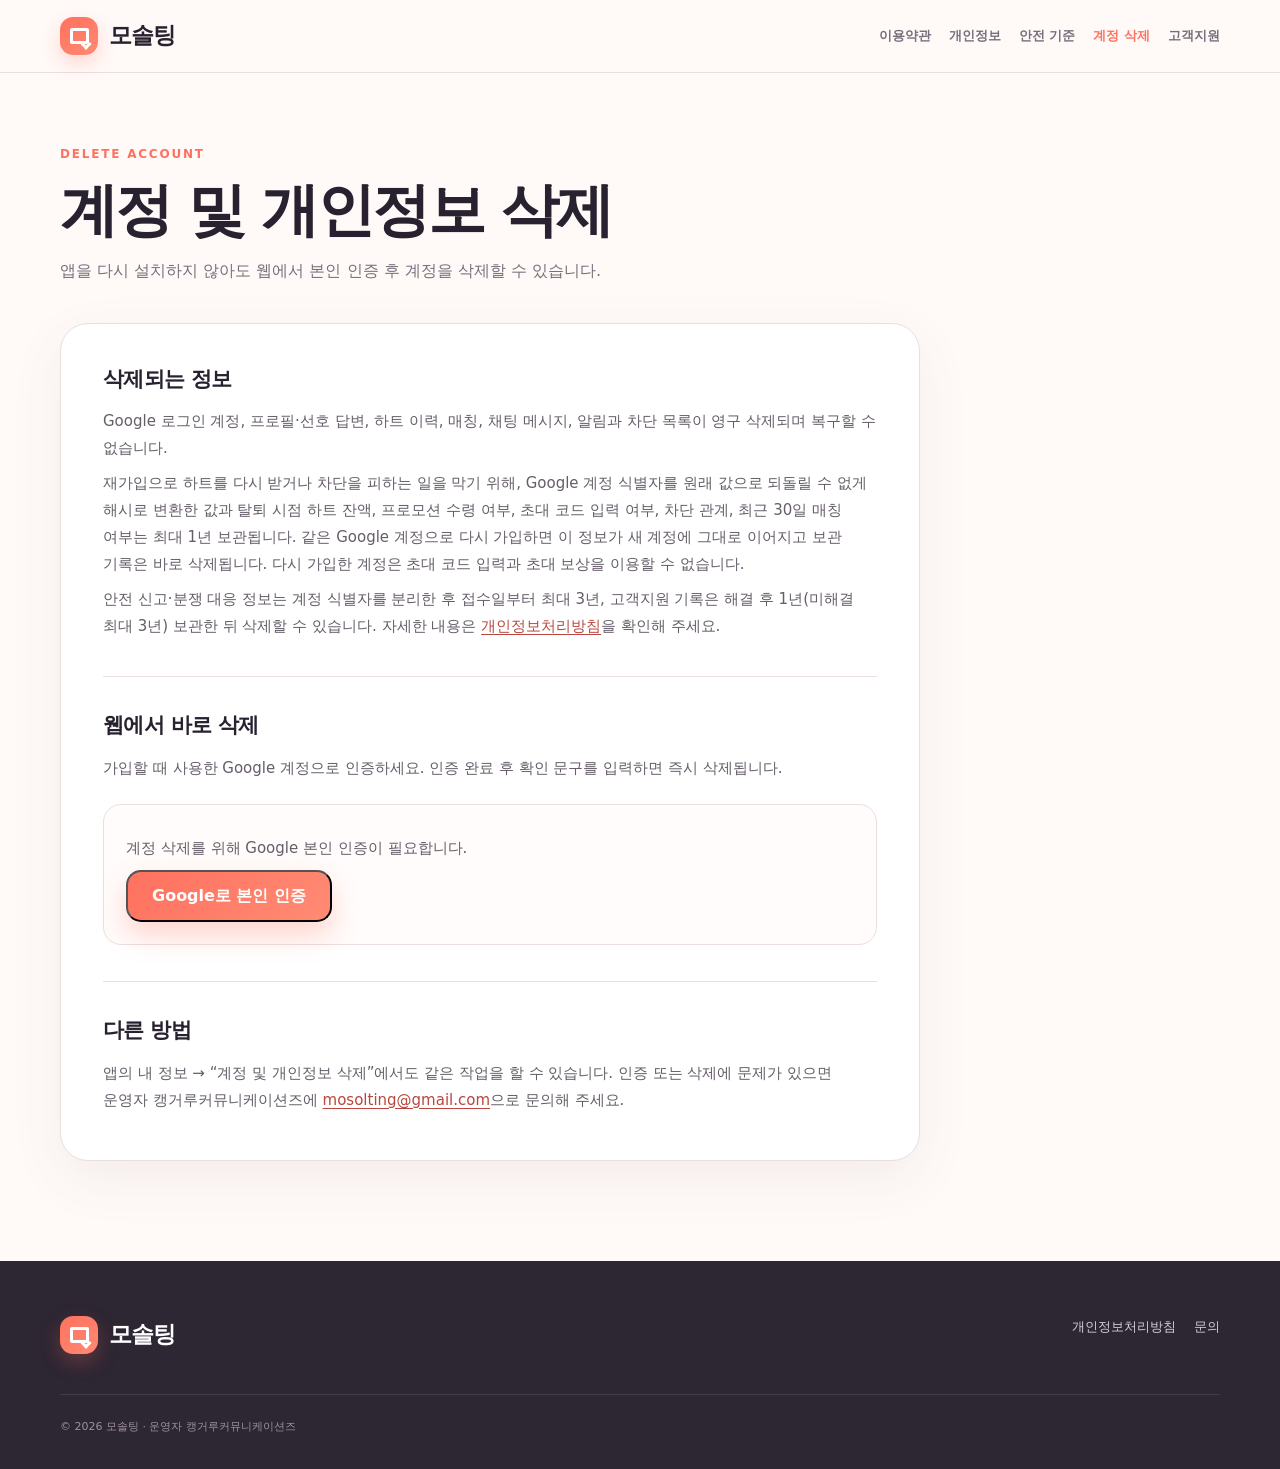
==== commit c6053d2a: "재가입 계정의 친구 초대 안내 추가 이용약관, 개인정보처리방침, 계정 삭제 안내에 재가입 계정의 초대 제한을 적는다.  Co-Authored-By: Claude Opus 5.5 <" ====
--- a/delete-account.html
+++ b/delete-account.html
@@ -1,7 +1,7 @@
 <!DOCTYPE html><html lang="ko"><head><meta charset="utf-8"><meta name="viewport" content="width=device-width,initial-scale=1"><meta name="description" content="모솔팅 계정 및 개인정보 삭제"><meta name="robots" content="index,follow"><meta name="referrer" content="no-referrer"><meta http-equiv="Content-Security-Policy" content="default-src 'self'; script-src 'self'; connect-src 'self' https://qcirwbvahjtqiputqaco.supabase.co; img-src 'self' data:; style-src 'self'; object-src 'none'; form-action 'none'; base-uri 'self'"><link rel="canonical" href="https://mosolting.com/delete-account.html"><link rel="icon" href="./images/favicon.svg" type="image/svg+xml"><title>계정 삭제 | 모솔팅</title><link rel="stylesheet" href="./css/style.css"><link rel="stylesheet" href="./css/policy.css"></head>
 <body class="policy-body"><a class="skip-link" href="#main">본문 바로가기</a><header class="policy-header"><div class="container header-inner"><a class="brand" href="./"><span class="brand-mark" aria-hidden="true"><i></i></span><span>모솔팅</span></a><nav class="policy-nav" aria-label="정책 메뉴"><a href="./terms.html">이용약관</a><a href="./privacy.html">개인정보</a><a href="./safety.html">안전 기준</a><a aria-current="page" href="./delete-account.html">계정 삭제</a><a href="./support.html">고객지원</a></nav></div></header>
 <main id="main" class="policy-main"><div class="container"><div class="policy-hero"><span class="section-kicker">DELETE ACCOUNT</span><h1>계정 및 개인정보 삭제</h1><p>앱을 다시 설치하지 않아도 웹에서 본인 인증 후 계정을 삭제할 수 있습니다.</p></div><article class="policy-card">
-<section><h2>삭제되는 정보</h2><p>Google 로그인 계정, 프로필·선호 답변, 하트 이력, 매칭, 채팅 메시지, 알림과 차단 목록이 영구 삭제되며 복구할 수 없습니다.</p><p>재가입으로 하트를 다시 받거나 차단을 피하는 일을 막기 위해, Google 계정 식별자를 원래 값으로 되돌릴 수 없게 해시로 변환한 값과 탈퇴 시점 하트 잔액, 프로모션 수령 여부, 초대 코드 입력 여부, 차단 관계, 최근 30일 매칭 여부는 최대 1년 보관됩니다. 같은 Google 계정으로 다시 가입하면 이 정보가 새 계정에 그대로 이어지고 보관 기록은 바로 삭제됩니다.</p><p>안전 신고·분쟁 대응 정보는 계정 식별자를 분리한 후 접수일부터 최대 3년, 고객지원 기록은 해결 후 1년(미해결 최대 3년) 보관한 뒤 삭제할 수 있습니다. 자세한 내용은 <a href="./privacy.html">개인정보처리방침</a>을 확인해 주세요.</p></section>
+<section><h2>삭제되는 정보</h2><p>Google 로그인 계정, 프로필·선호 답변, 하트 이력, 매칭, 채팅 메시지, 알림과 차단 목록이 영구 삭제되며 복구할 수 없습니다.</p><p>재가입으로 하트를 다시 받거나 차단을 피하는 일을 막기 위해, Google 계정 식별자를 원래 값으로 되돌릴 수 없게 해시로 변환한 값과 탈퇴 시점 하트 잔액, 프로모션 수령 여부, 초대 코드 입력 여부, 차단 관계, 최근 30일 매칭 여부는 최대 1년 보관됩니다. 같은 Google 계정으로 다시 가입하면 이 정보가 새 계정에 그대로 이어지고 보관 기록은 바로 삭제됩니다. 다시 가입한 계정은 초대 코드 입력과 초대 보상을 이용할 수 없습니다.</p><p>안전 신고·분쟁 대응 정보는 계정 식별자를 분리한 후 접수일부터 최대 3년, 고객지원 기록은 해결 후 1년(미해결 최대 3년) 보관한 뒤 삭제할 수 있습니다. 자세한 내용은 <a href="./privacy.html">개인정보처리방침</a>을 확인해 주세요.</p></section>
 <section><h2>웹에서 바로 삭제</h2><p>가입할 때 사용한 Google 계정으로 인증하세요. 인증 완료 후 확인 문구를 입력하면 즉시 삭제됩니다.</p><div class="account-box"><p id="account-status" class="account-status" role="status">로그인 상태를 확인하고 있습니다.</p><button id="account-login" class="button button-primary hidden" type="button">Google로 본인 인증</button><div id="delete-controls" class="hidden"><p><strong id="account-email"></strong> 계정을 삭제하려고 합니다.</p><label for="delete-confirmation">확인을 위해 ‘삭제합니다’ 입력</label><input id="delete-confirmation" type="text" autocomplete="off"><div class="support-actions"><button id="delete-account" class="button danger-button" type="button" disabled>계정 영구 삭제</button><button id="account-logout" class="button button-ghost" type="button">다른 계정 사용</button></div></div></div></section>
 <section><h2>다른 방법</h2><p>앱의 내 정보 → “계정 및 개인정보 삭제”에서도 같은 작업을 할 수 있습니다. 인증 또는 삭제에 문제가 있으면 운영자 캥거루커뮤니케이션즈에 <a href="mailto:mosolting@gmail.com?subject=%5B모솔팅%20계정삭제%20문의%5D">mosolting@gmail.com</a>으로 문의해 주세요.</p></section>
 </article></div></main><footer class="site-footer"><div class="container footer-inner"><div><a class="brand" href="./"><span class="brand-mark" aria-hidden="true"><i></i></span><span>모솔팅</span></a></div><div class="footer-links"><a href="./privacy.html">개인정보처리방침</a><a href="./support.html">문의</a></div><small>© 2026 모솔팅 · 운영자 캥거루커뮤니케이션즈</small></div></footer><script src="./js/vendor/supabase.js"></script><script type="module" src="./js/account.js"></script></body></html>
